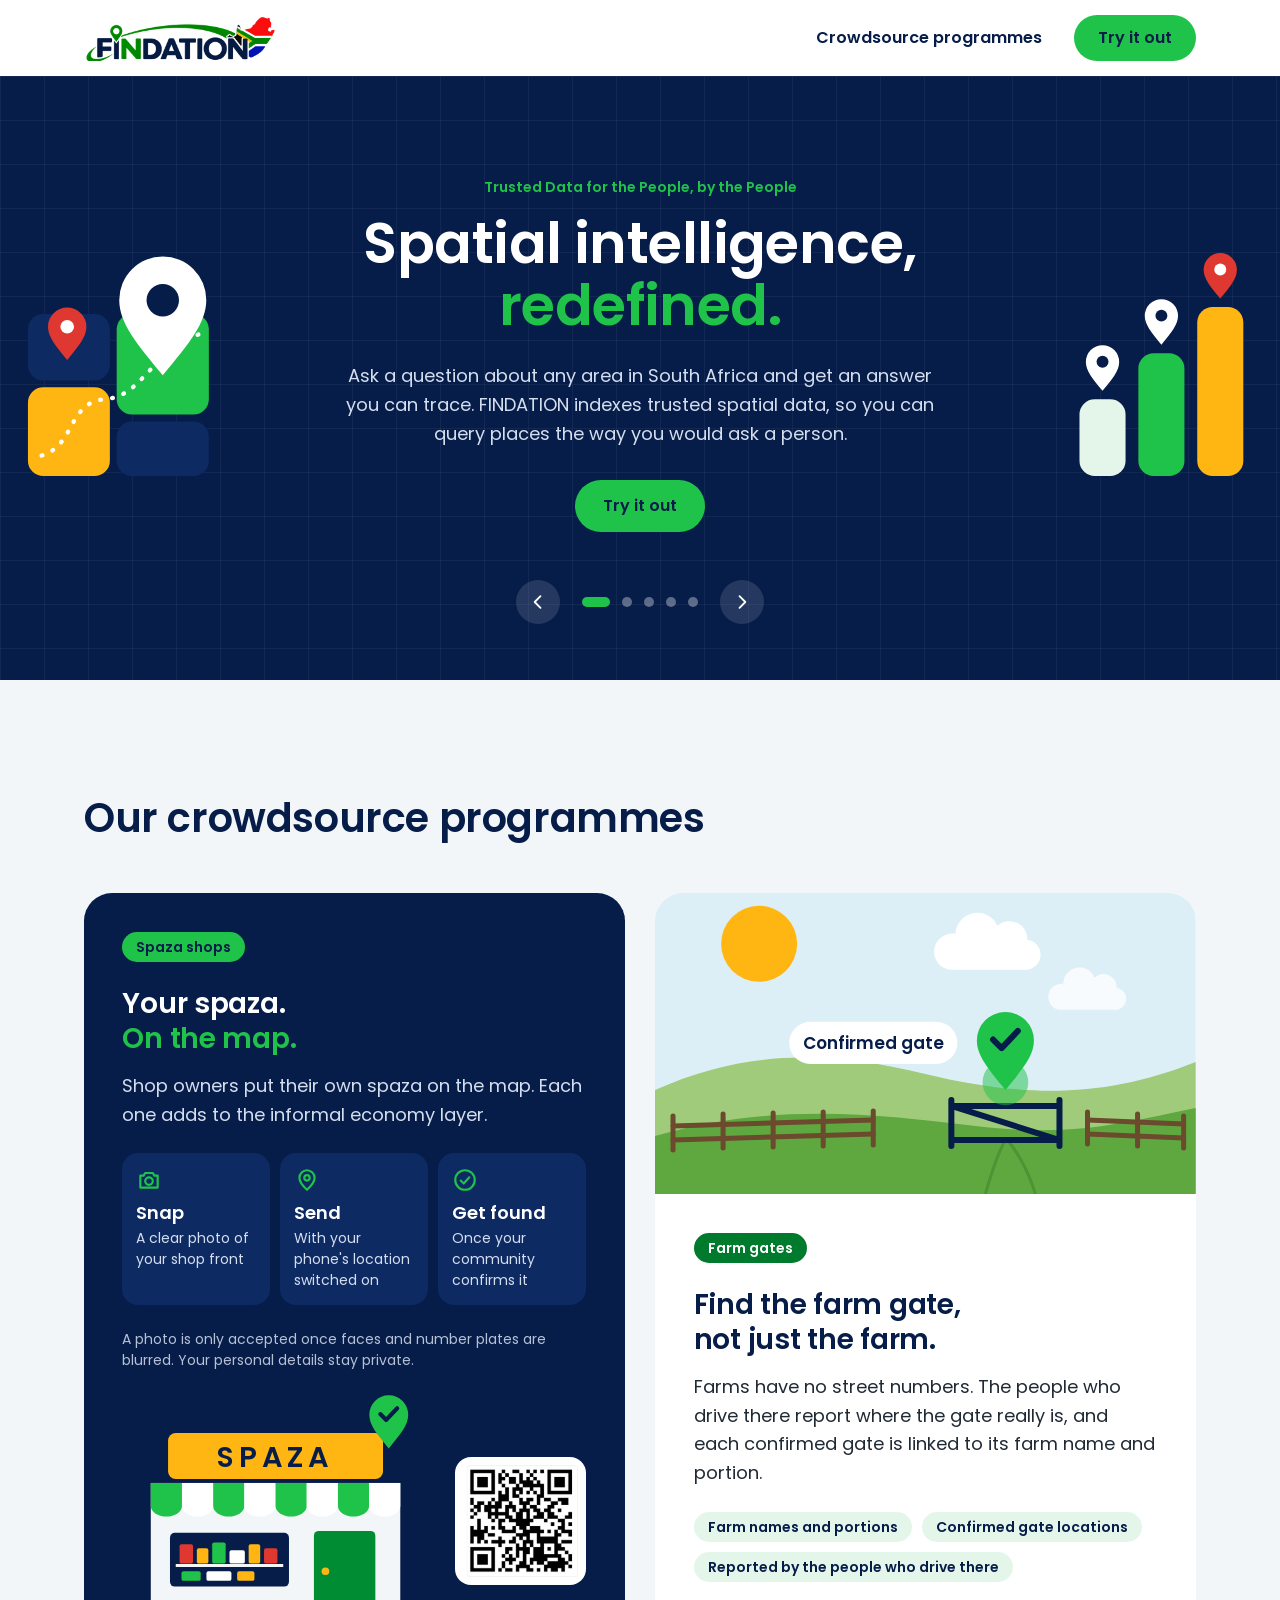
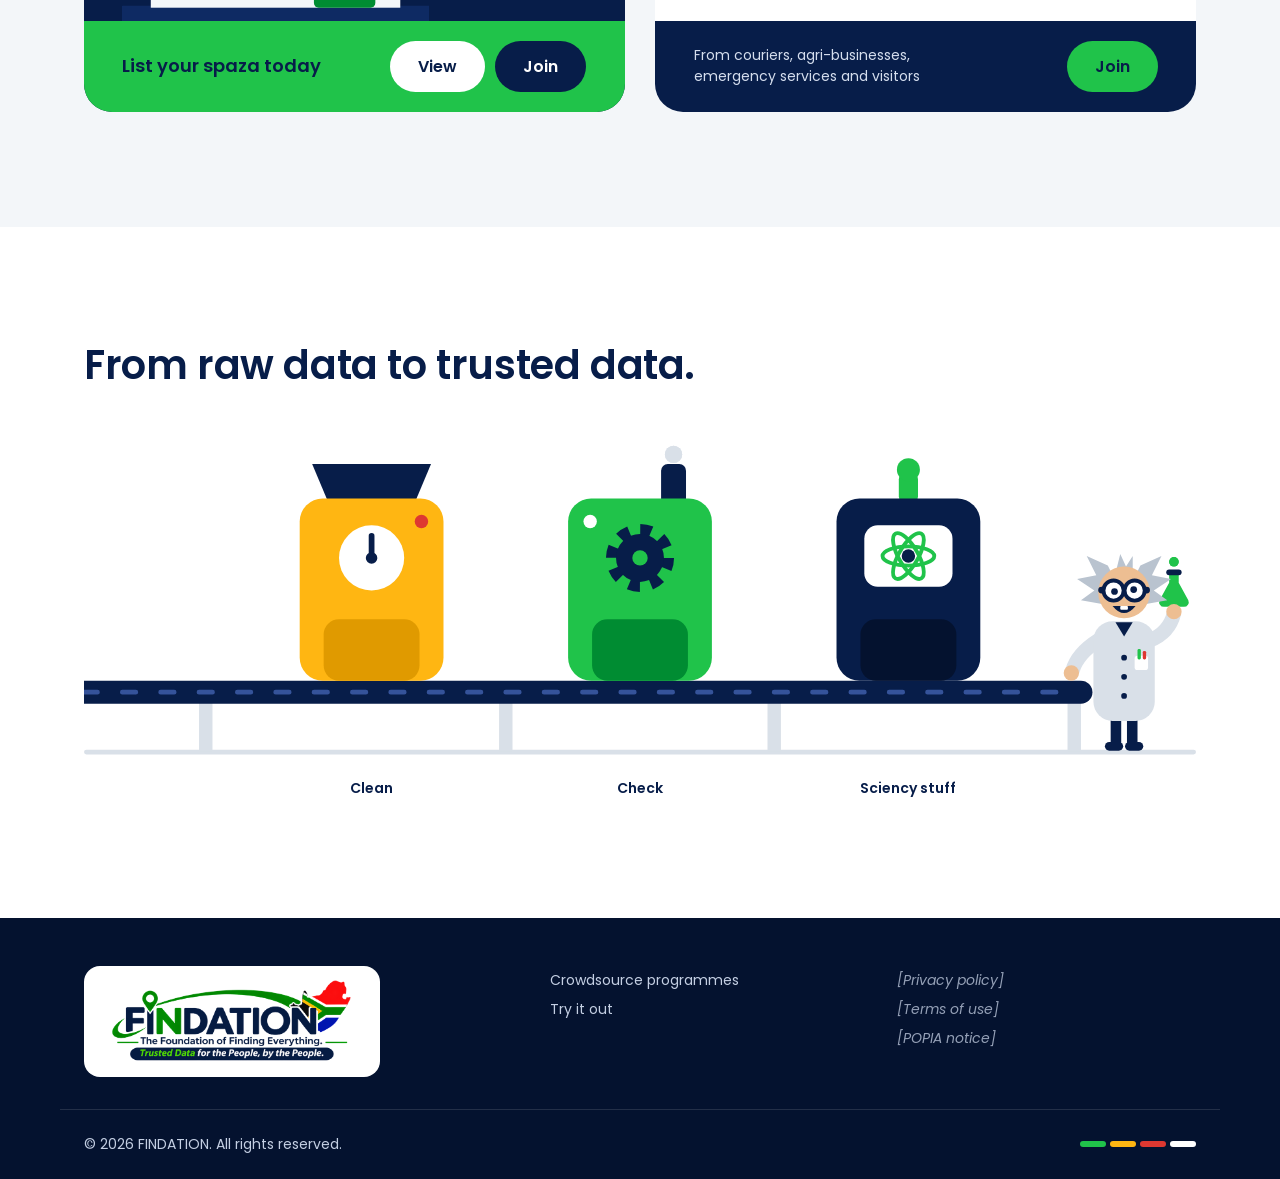
==== index.html @ 4d38de5a "Publish FINDATION website and Ask FINDATION demo app Co-Authored-By: Claude Fable 5.2 <noreply@anthr" ====
<!doctype html>
<html lang="en-ZA">
<head>
  <meta charset="utf-8">
  <meta name="viewport" content="width=device-width, initial-scale=1">
  <title>FINDATION · Spatial intelligence, redefined</title>
  <meta name="description" content="Ask a question about any area in South Africa and get an answer you can trace. FINDATION indexes trusted spatial data so you can query places in plain language.">
  <meta name="theme-color" content="#071D49">
  <link rel="icon" href="assets/favicon.svg" type="image/svg+xml">
  <link rel="preconnect" href="https://fonts.googleapis.com">
  <link rel="preconnect" href="https://fonts.gstatic.com" crossorigin>
  <link rel="stylesheet" href="https://fonts.googleapis.com/css2?family=Poppins:wght@400;600&display=swap">
  <link rel="stylesheet" href="assets/tokens.css">
  <link rel="stylesheet" href="styles.css">
</head>
<body>
  <a class="skip-link" href="#main">Skip to content</a>

  <header class="site-header">
    <div class="container header-inner">
      <a href="#home" class="brand" aria-label="FINDATION home">
        <img src="assets/findation-wordmark-640.png" alt="FINDATION" width="640" height="152">
      </a>
      <button class="nav-toggle" aria-expanded="false" aria-controls="site-nav" aria-label="Menu">
        <span></span><span></span><span></span>
      </button>
      <nav id="site-nav" class="site-nav" aria-label="Main">
        <a href="#programmes">Crowdsource programmes</a>
        <a href="app.html" target="_blank" rel="noopener" class="btn btn-go nav-cta">Try it out</a>
      </nav>
    </div>
  </header>

  <main id="main">

    <!-- Hero: five slides that walk through the pitch in order -->
    <section id="home" class="hero" aria-roledescription="carousel" aria-label="FINDATION in five slides">
      <div class="container">
        <div class="slides" id="slides">

          <div class="slide is-active" role="group" aria-roledescription="slide" aria-label="1 of 5">
            <!-- Map tiles with pins -->
            <svg class="art art-l" viewBox="0 0 240 300" aria-hidden="true">
              <rect x="14" y="96" width="96" height="78" rx="18" fill="#0E2A63"/>
              <rect x="118" y="96" width="108" height="118" rx="18" fill="#20C34A"/>
              <rect x="14" y="182" width="96" height="104" rx="18" fill="#FFB612"/>
              <rect x="118" y="222" width="108" height="64" rx="18" fill="#0E2A63"/>
              <path d="M30 262C70 250 60 200 104 196S150 150 214 120" fill="none" stroke="#fff" stroke-width="5" stroke-linecap="round" stroke-dasharray="1 13"/>
              <g><path transform="translate(60 150) scale(1.5)" d="M0 0c-9-11-15-18-15-26a15 15 0 0130 0c0 8-6 15-15 26z" fill="#DE3831"/><circle cx="60" cy="111" r="8" fill="#fff"/></g>
              <g><path transform="translate(172 168) scale(3.4)" d="M0 0c-9-11-15-18-15-26a15 15 0 0130 0c0 8-6 15-15 26z" fill="#fff"/><circle cx="172" cy="80" r="19" fill="#071D49"/></g>
            </svg>
            <!-- Areas compared -->
            <svg class="art art-r" viewBox="0 0 240 300" aria-hidden="true">
              <rect x="24" y="196" width="54" height="90" rx="18" fill="#E4F6EA"/>
              <rect x="93" y="142" width="54" height="144" rx="18" fill="#20C34A"/>
              <rect x="162" y="88" width="54" height="198" rx="18" fill="#FFB612"/>
              <g><path transform="translate(51 186) scale(1.3)" d="M0 0c-9-11-15-18-15-26a15 15 0 0130 0c0 8-6 15-15 26z" fill="#fff"/><circle cx="51" cy="152" r="7" fill="#071D49"/></g>
              <g><path transform="translate(120 132) scale(1.3)" d="M0 0c-9-11-15-18-15-26a15 15 0 0130 0c0 8-6 15-15 26z" fill="#fff"/><circle cx="120" cy="98" r="7" fill="#071D49"/></g>
              <g><path transform="translate(189 78) scale(1.3)" d="M0 0c-9-11-15-18-15-26a15 15 0 0130 0c0 8-6 15-15 26z" fill="#DE3831"/><circle cx="189" cy="44" r="7" fill="#fff"/></g>
            </svg>
            <p class="kicker">Trusted Data for the People, by the People</p>
            <h1>Spatial intelligence, <span class="accent">redefined.</span></h1>
            <p class="lead">Ask a question about any area in South Africa and get an answer you can trace. FINDATION indexes trusted spatial data, so you can query places the way you would ask a person.</p>
            <a href="app.html" target="_blank" rel="noopener" class="btn btn-go">Try it out</a>
          </div>

          <div class="slide" role="group" aria-roledescription="slide" aria-label="2 of 5">
            <!-- Question bubbles -->
            <svg class="art art-l" viewBox="0 0 240 300" aria-hidden="true">
              <circle cx="206" cy="48" r="16" fill="#FFB612"/>
              <g><rect x="16" y="40" width="190" height="140" rx="34" fill="#fff"/><path d="M52 168l-10 52 56-44z" fill="#fff"/>
                <path d="M88 92a23 23 0 1 1 36 19c-9 6-13 10-13 20" fill="none" stroke="#071D49" stroke-width="13" stroke-linecap="round" stroke-linejoin="round"/><circle cx="111" cy="153" r="8.5" fill="#071D49"/></g>
              <g><rect x="104" y="208" width="122" height="64" rx="32" fill="#20C34A"/><path d="M198 264l14 30-42-24z" fill="#20C34A"/>
                <circle cx="141" cy="240" r="7" fill="#071D49"/><circle cx="165" cy="240" r="7" fill="#071D49"/><circle cx="189" cy="240" r="7" fill="#071D49"/></g>
            </svg>
            <!-- One area or several -->
            <svg class="art art-r" viewBox="0 0 240 300" aria-hidden="true">
              <rect x="20" y="150" width="200" height="130" rx="26" fill="#0E2A63"/>
              <rect x="36" y="166" width="78" height="98" rx="16" fill="#20C34A"/>
              <rect x="126" y="166" width="78" height="44" rx="16" fill="#E4F6EA"/>
              <rect x="126" y="220" width="78" height="44" rx="16" fill="#FFB612"/>
              <g><path transform="translate(180 244) scale(1.2)" d="M0 0c-9-11-15-18-15-26a15 15 0 0130 0c0 8-6 15-15 26z" fill="#071D49"/><circle cx="180" cy="213" r="6" fill="#fff"/></g>
              <g><path transform="translate(165 186) scale(1.6)" d="M0 0c-9-11-15-18-15-26a15 15 0 0130 0c0 8-6 15-15 26z" fill="#DE3831"/><circle cx="165" cy="144" r="8.5" fill="#fff"/></g>
              <g><path transform="translate(75 204) scale(2.6)" d="M0 0c-9-11-15-18-15-26a15 15 0 0130 0c0 8-6 15-15 26z" fill="#fff"/><circle cx="75" cy="136" r="14" fill="#071D49"/></g>
            </svg>
            <p class="kicker">Step 1: Ask</p>
            <h2>Ask it anything <span class="accent">you like.</span></h2>
            <p class="lead">Income, population, house prices. Type your question in plain language, about one area or several.</p>
            <a href="app.html" target="_blank" rel="noopener" class="btn btn-go">Try it out</a>
          </div>

          <div class="slide" role="group" aria-roledescription="slide" aria-label="3 of 5">
            <!-- Magnifier over the data grid -->
            <svg class="art art-l" viewBox="0 0 240 300" aria-hidden="true">
              <g><rect x="20" y="40" width="56" height="56" rx="14" fill="#0E2A63"/><rect x="86" y="40" width="56" height="56" rx="14" fill="#0E2A63"/><rect x="152" y="40" width="56" height="56" rx="14" fill="#FFB612"/>
                <rect x="20" y="106" width="56" height="56" rx="14" fill="#0E2A63"/><rect x="86" y="106" width="56" height="56" rx="14" fill="#20C34A"/><rect x="152" y="106" width="56" height="56" rx="14" fill="#0E2A63"/>
                <rect x="20" y="172" width="56" height="56" rx="14" fill="#E4F6EA"/><rect x="86" y="172" width="56" height="56" rx="14" fill="#0E2A63"/><rect x="152" y="172" width="56" height="56" rx="14" fill="#0E2A63"/></g>
              <g><path d="M180 200l38 62" fill="none" stroke="#FFB612" stroke-width="22" stroke-linecap="round"/>
                <circle cx="132" cy="150" r="62" fill="#fff" fill-opacity=".16" stroke="#fff" stroke-width="14"/></g>
              <g><path transform="translate(132 176) scale(1.7)" d="M0 0c-9-11-15-18-15-26a15 15 0 0130 0c0 8-6 15-15 26z" fill="#DE3831"/><circle cx="132" cy="132" r="9" fill="#fff"/></g>
            </svg>
            <!-- Indexed records -->
            <svg class="art art-r" viewBox="0 0 240 300" aria-hidden="true">
              <g><rect x="20" y="56" width="200" height="54" rx="27" fill="#E4F6EA"/><circle cx="47" cy="83" r="11" fill="#008C32"/><rect x="70" y="76" width="96" height="14" rx="7" fill="#071D49" fill-opacity=".28"/></g>
              <g><rect x="20" y="122" width="200" height="54" rx="27" fill="#20C34A"/><circle cx="47" cy="149" r="11" fill="#071D49"/><rect x="70" y="142" width="124" height="14" rx="7" fill="#071D49" fill-opacity=".32"/></g>
              <g><rect x="20" y="188" width="200" height="54" rx="27" fill="#FFB612"/><circle cx="47" cy="215" r="11" fill="#071D49"/><rect x="70" y="208" width="74" height="14" rx="7" fill="#071D49" fill-opacity=".32"/></g>
            </svg>
            <p class="kicker">Step 2: Look up</p>
            <h2>FINDATION <span class="accent">magic.</span></h2>
            <p class="lead">It works like the AI assistants you already use, but every answer is looked up in indexed spatial data: boundaries, land parcels, valuations and the datasets built on them.</p>
            <a href="app.html" target="_blank" rel="noopener" class="btn btn-go">Try it out</a>
          </div>

          <div class="slide" role="group" aria-roledescription="slide" aria-label="4 of 5">
            <!-- An answer with its source attached -->
            <svg class="art art-l" viewBox="0 0 240 300" aria-hidden="true">
              <g><rect x="16" y="34" width="208" height="150" rx="28" fill="#fff"/>
                <circle cx="62" cy="80" r="24" fill="#20C34A"/><path d="M51 80l8 8 15-16" fill="none" stroke="#071D49" stroke-width="6" stroke-linecap="round" stroke-linejoin="round"/>
                <rect x="98" y="64" width="100" height="14" rx="7" fill="#071D49"/><rect x="98" y="86" width="70" height="14" rx="7" fill="#D9E0E8"/>
                <rect x="40" y="126" width="160" height="14" rx="7" fill="#D9E0E8"/><rect x="40" y="148" width="110" height="14" rx="7" fill="#D9E0E8"/></g>
              <path d="M120 198v26" fill="none" stroke="#fff" stroke-width="5" stroke-linecap="round" stroke-dasharray="1 12"/>
              <g><rect x="50" y="236" width="140" height="48" rx="24" fill="#FFB612"/>
                <path transform="translate(80 274) scale(.75)" d="M0 0c-9-11-15-18-15-26a15 15 0 0130 0c0 8-6 15-15 26z" fill="#071D49"/><circle cx="80" cy="254.500" r="3.500" fill="#FFB612"/>
                <rect x="100" y="253" width="68" height="14" rx="7" fill="#071D49"/></g>
            </svg>
            <!-- The trail back to where it came from -->
            <svg class="art art-r" viewBox="0 0 240 300" aria-hidden="true">
              <path d="M44 258C44 186 122 222 122 152S200 150 196 104" fill="none" stroke="#fff" stroke-width="5" stroke-linecap="round" stroke-dasharray="1 13"/>
              <g><circle cx="44" cy="258" r="22" fill="#FFB612"/><circle cx="44" cy="258" r="8" fill="#071D49"/></g>
              <g><circle cx="122" cy="160" r="22" fill="#E4F6EA"/><circle cx="122" cy="160" r="8" fill="#071D49"/></g>
              <g><path transform="translate(196 104) scale(2.2)" d="M0 0c-9-11-15-18-15-26a15 15 0 0130 0c0 8-6 15-15 26z" fill="#20C34A"/><circle cx="196" cy="46.800" r="12" fill="#071D49"/></g>
            </svg>
            <p class="kicker">Step 3: Answer</p>
            <h2>An answer <span class="accent">you can trace.</span></h2>
            <p class="lead">You get a clear answer for each area, with where it came from.</p>
            <a href="app.html" target="_blank" rel="noopener" class="btn btn-go">Try it out</a>
          </div>

          <div class="slide slide-green" role="group" aria-roledescription="slide" aria-label="5 of 5">
            <!-- Places added and confirmed -->
            <svg class="art art-l" viewBox="0 0 240 300" aria-hidden="true">
              <g><path transform="translate(58 222) scale(2.4)" d="M0 0c-9-11-15-18-15-26a15 15 0 0130 0c0 8-6 15-15 26z" fill="#fff"/><circle cx="58" cy="159.600" r="13" fill="#20C34A"/></g>
              <g><path transform="translate(190 208) scale(2)" d="M0 0c-9-11-15-18-15-26a15 15 0 0130 0c0 8-6 15-15 26z" fill="#FFB612"/><circle cx="190" cy="156" r="11" fill="#071D49"/></g>
              <g><path transform="translate(124 252) scale(4.4)" d="M0 0c-9-11-15-18-15-26a15 15 0 0130 0c0 8-6 15-15 26z" fill="#071D49"/>
                <path transform="translate(124 252) scale(4.4)" d="M-6.500-26.500l4.500 4.500 8.500-9" fill="none" stroke="#20C34A" stroke-width="3.200" stroke-linecap="round" stroke-linejoin="round"/></g>
            </svg>
            <!-- The people behind the map -->
            <svg class="art art-r" viewBox="0 0 240 300" aria-hidden="true">
              <g fill="#fff"><circle cx="62" cy="158" r="22"/><path d="M25 226a37 37 0 0174 0z"/></g>
              <g fill="#FFB612"><circle cx="178" cy="158" r="22"/><path d="M141 226a37 37 0 0174 0z"/></g>
              <g fill="#071D49"><circle cx="120" cy="163" r="32"/><path d="M66 262a54 54 0 01108 0z"/></g>
              <g><path transform="translate(120 116) scale(1.4)" d="M0 0c-9-11-15-18-15-26a15 15 0 0130 0c0 8-6 15-15 26z" fill="#fff"/><circle cx="120" cy="79.600" r="7.500" fill="#071D49"/></g>
            </svg>
            <p class="kicker">By the people</p>
            <h2>Join our crowdsource programmes</h2>
            <p class="lead">Know a place the maps have missed? Add it, confirm the ones near you, and help build the map of South Africa that everyone can use.</p>
            <a href="#programmes" class="btn btn-dark">Join a programme</a>
          </div>

        </div>

        <div class="slider-nav" hidden>
          <button type="button" class="slider-arrow" data-dir="-1" aria-label="Previous slide">
            <svg viewBox="0 0 24 24" aria-hidden="true"><path d="M15 5l-7 7 7 7"/></svg>
          </button>
          <div class="slider-dots"></div>
          <button type="button" class="slider-arrow" data-dir="1" aria-label="Next slide">
            <svg viewBox="0 0 24 24" aria-hidden="true"><path d="M9 5l7 7-7 7"/></svg>
          </button>
        </div>
      </div>
    </section>

    <!-- Our crowdsource programmes: the two posters carried over from version 1 -->
    <section id="programmes" class="section section-grey">
      <div class="container">
        <div class="section-head">
          <h2>Our crowdsource programmes</h2>
        </div>
        <div class="posters">
          <article class="poster poster-spaza">
            <div class="poster-main">
              <p class="tag">Spaza shops</p>
              <h3>Your spaza. <span class="accent">On the map.</span></h3>
              <p class="poster-lead">Shop owners put their own spaza on the map. Each one adds to the informal economy layer.</p>
              <ol class="snap">
                <li>
                  <svg viewBox="0 0 24 24" aria-hidden="true"><path d="M4 8h3l1.500-2.500h7L17 8h3v11H4z"/><circle cx="12" cy="13" r="3.500"/></svg>
                  <strong>Snap</strong><span>A clear photo of your shop front</span>
                </li>
                <li>
                  <svg viewBox="0 0 24 24" aria-hidden="true"><path d="M12 21s7-6.200 7-11a7 7 0 10-14 0c0 4.800 7 11 7 11z"/><circle cx="12" cy="10" r="2.500"/></svg>
                  <strong>Send</strong><span>With your phone's location switched on</span>
                </li>
                <li>
                  <svg viewBox="0 0 24 24" aria-hidden="true"><circle cx="12" cy="12" r="9"/><path d="M8 12.500l2.800 2.800L16 9.500"/></svg>
                  <strong>Get found</strong><span>Once your community confirms it</span>
                </li>
              </ol>
              <p class="poster-fine">A photo is only accepted once faces and number plates are blurred. Your personal details stay private.</p>
            </div>
            <div class="shop-row">
            <svg class="shop" viewBox="0 -30 320 244" aria-hidden="true">
              <rect x="0" y="198" width="320" height="16" fill="#0E2A63"/>
              <rect x="30" y="70" width="260" height="130" fill="#F3F6F9"/>
              <rect x="48" y="18" width="224" height="48" rx="8" fill="#FFB612"/>
              <text x="160" y="53" text-anchor="middle" font-family="Poppins, 'Segoe UI', Arial, sans-serif" font-weight="600" font-size="30" letter-spacing="5" fill="#071D49">SPAZA</text>
              <g>
                <path d="M30 70h32.500v24a16.250 11 0 01-32.500 0z" fill="#20C34A"/><path d="M62.500 70H95v24a16.250 11 0 01-32.500 0z" fill="#FFFFFF"/>
                <path d="M95 70h32.500v24a16.250 11 0 01-32.500 0z" fill="#20C34A"/><path d="M127.500 70H160v24a16.250 11 0 01-32.500 0z" fill="#FFFFFF"/>
                <path d="M160 70h32.500v24a16.250 11 0 01-32.500 0z" fill="#20C34A"/><path d="M192.500 70H225v24a16.250 11 0 01-32.500 0z" fill="#FFFFFF"/>
                <path d="M225 70h32.500v24a16.250 11 0 01-32.500 0z" fill="#20C34A"/><path d="M257.500 70H290v24a16.250 11 0 01-32.500 0z" fill="#FFFFFF"/>
              </g>
              <rect x="50" y="122" width="124" height="56" rx="5" fill="#071D49"/>
              <g>
                <rect x="60" y="134" width="14" height="20" rx="2" fill="#DE3831"/><rect x="78" y="138" width="12" height="16" rx="2" fill="#FFB612"/>
                <rect x="94" y="132" width="14" height="22" rx="2" fill="#20C34A"/><rect x="112" y="140" width="16" height="14" rx="2" fill="#FFFFFF"/>
                <rect x="132" y="134" width="12" height="20" rx="2" fill="#FFB612"/><rect x="148" y="138" width="14" height="16" rx="2" fill="#DE3831"/>
                <path d="M56 156h112" stroke="#F3F6F9" stroke-width="3"/>
                <rect x="62" y="162" width="20" height="10" rx="2" fill="#20C34A"/><rect x="88" y="162" width="26" height="10" rx="2" fill="#FFFFFF"/><rect x="120" y="162" width="18" height="10" rx="2" fill="#FFB612"/>
              </g>
              <rect x="200" y="120" width="64" height="80" rx="5" fill="#008C32"/>
              <circle cx="212" cy="162" r="4" fill="#FFB612"/>
              <g transform="translate(278 34) scale(1.350)">
                <path d="M0 0c-9-11-15-18-15-26a15 15 0 0130 0c0 8-6 15-15 26z" fill="#20C34A"/>
                <path d="M-6.500-26.500l4.500 4.500 8.500-9" fill="none" stroke="#071D49" stroke-width="3.200" stroke-linecap="round" stroke-linejoin="round"/>
              </g>
            </svg>
              <span class="qr"><img src="assets/qr.png" alt="QR code for the spaza shops programme" width="185" height="180"></span>
            </div>
            <div class="poster-foot">
              <strong>List your spaza today</strong>
              <span class="foot-actions">
                <a href="https://antoniepeens-jpg.github.io/gauteng-voting-queues/pindrop.html" target="_blank" rel="noopener" class="btn btn-light">View</a>
                <button type="button" class="btn btn-dark" data-join>Join</button>
              </span>
            </div>
            <!-- Join form: slides in over this poster -->
            <div class="poster-join" role="group" aria-label="Join the spaza shops programme" tabindex="-1">
              <button type="button" class="join-back"><svg viewBox="0 0 24 24" aria-hidden="true"><path d="M15 5l-7 7 7 7"/></svg>Back</button>
              <h3>Join the spaza shops programme</h3>
              <p class="join-intro">Tell us about your shop and we will be in touch.</p>
              <form class="join-form" novalidate>
                <label>Your name <input type="text" name="name" autocomplete="name" required></label>
                <label>Shop name <input type="text" name="shop" required></label>
                <label>Cellphone or WhatsApp number <input type="tel" name="phone" autocomplete="tel" required></label>
                <label>Where is the shop? <input type="text" name="area" placeholder="Area or township" required></label>
                <button type="submit" class="btn btn-dark">Send</button>
                <p class="form-note" role="status" aria-live="polite"></p>
              </form>
            </div>
          </article>

          <article class="poster poster-farm">
            <svg class="farm-scene" viewBox="0 0 540 400" preserveAspectRatio="xMidYMax slice" aria-hidden="true">
              <rect width="540" height="400" fill="#DCEEF6"/>
              <circle cx="104" cy="150" r="38" fill="#FFB612"/>
              <g fill="#FFFFFF">
                <path d="M300 140a22 22 0 0142-8 18 18 0 0130 14 15 15 0 01-4 30h-74a18 18 0 016-36z"/>
                <path d="M408 190a16 16 0 0131-6 13 13 0 0122 10 11 11 0 01-3 22h-54a13 13 0 014-26z" opacity=".8"/>
              </g>
              <path d="M0 296C90 256 170 256 270 280S450 304 540 268V400H0z" fill="#9FCB7A"/>
              <path d="M0 342C120 308 220 320 320 332S470 328 540 314V400H0z" fill="#5FA83F"/>
              <path d="M330 400C338 372 344 356 350 346M380 400C372 374 362 358 352 346" stroke="#4E9334" stroke-width="3" fill="none"/>
              <g stroke="#6B4A2E" stroke-width="5" stroke-linecap="round" fill="none">
                <path d="M18 322v34M68 320v34M118 319v34M168 318v34M218 317v34"/>
                <path d="M18 332l200-6M18 346l200-6"/>
                <path d="M432 318v32M482 320v32M528 322v32"/>
                <path d="M432 326l96 4M432 340l96 4"/>
              </g>
              <g stroke="#071D49" stroke-width="6" stroke-linecap="round" stroke-linejoin="round" fill="none">
                <path d="M296 306v46M404 306v46M296 312h108M296 346h108M296 312l108 34"/>
              </g>
              <g transform="translate(350 296) scale(1.900)">
                <circle class="pulse" r="12" cy="-4" fill="#20C34A"/>
                <path d="M0 0c-9-11-15-18-15-26a15 15 0 0130 0c0 8-6 15-15 26z" fill="#20C34A"/>
                <path d="M-6.500-26.500l4.500 4.500 8.500-9" fill="none" stroke="#071D49" stroke-width="3.200" stroke-linecap="round" stroke-linejoin="round"/>
              </g>
              <g transform="translate(134 228)">
                <rect x="0" y="0" width="168" height="42" rx="21" fill="#FFFFFF"/>
                <text x="84" y="27.500" text-anchor="middle" font-family="Poppins, 'Segoe UI', Arial, sans-serif" font-weight="600" font-size="17" fill="#071D49">Confirmed gate</text>
              </g>
            </svg>
            <div class="poster-main">
              <p class="tag tag-green">Farm gates</p>
              <h3>Find the farm gate, not just the farm.</h3>
              <p class="poster-lead">Farms have no street numbers. The people who drive there report where the gate really is, and each confirmed gate is linked to its farm name and portion.</p>
              <ul class="chips">
                <li>Farm names and portions</li>
                <li>Confirmed gate locations</li>
                <li>Reported by the people who drive there</li>
              </ul>
            </div>
            <div class="poster-foot">
              <span>From couriers, agri-businesses, emergency services and visitors</span>
              <button type="button" class="btn btn-go" data-join>Join</button>
            </div>
            <!-- Join form: slides in over this poster -->
            <div class="poster-join" role="group" aria-label="Join the farm gates programme" tabindex="-1">
              <button type="button" class="join-back"><svg viewBox="0 0 24 24" aria-hidden="true"><path d="M15 5l-7 7 7 7"/></svg>Back</button>
              <h3>Join the farm gates programme</h3>
              <p class="join-intro">Tell us which gates you can report and we will be in touch.</p>
              <form class="join-form" novalidate>
                <label>Your name <input type="text" name="name" autocomplete="name" required></label>
                <label>Company or organisation <input type="text" name="organisation" autocomplete="organization" placeholder="Optional"></label>
                <label>Email or phone <input type="text" name="contact" autocomplete="email" required></label>
                <label>Which farms or area do you know? <input type="text" name="area" placeholder="Farm name, district or town" required></label>
                <button type="submit" class="btn btn-dark">Send</button>
                <p class="form-note" role="status" aria-live="polite"></p>
              </form>
            </div>
          </article>
        </div>
      </div>
    </section>

    <!-- The factory: raw data goes in, is shaped by three machines and comes out as a trusted location -->
    <section id="factory" class="section">
      <div class="container">
        <div class="section-head">
          <h2>From raw data to trusted data.</h2>
        </div>
        <div class="factory">
          <svg class="factory-line" viewBox="0 0 1160 340" role="img" aria-label="Animation: a rough shape travels along a conveyor belt through three machines and comes out as a map pin with a tick.">
            <!-- Floor, supports and belt -->
            <rect x="0" y="322" width="1160" height="5" rx="2.500" fill="#D9E0E8"/>
            <g fill="#D9E0E8"><rect x="120" y="270" width="14" height="54"/><rect x="433" y="270" width="14" height="54"/><rect x="713" y="270" width="14" height="54"/><rect x="1026" y="270" width="14" height="54"/></g>
            <rect x="-20" y="250" width="1072" height="24" rx="12" fill="#071D49"/>
            <path class="f-belt" d="M-40 262H1036" fill="none" stroke="#35539A" stroke-width="5" stroke-linecap="round" stroke-dasharray="14 26"/>

            <!-- Four items on the belt, evenly spaced. Each one changes shape while hidden inside a machine. -->
            <g class="f-item i0" style="--d:0s">
              <path class="s0" d="M-26-2l-4-24 16-22 24-4 18 16 2 24-14 12z" fill="#B9C3CF"/>
              <rect class="s1" x="-24" y="-48" width="48" height="48" rx="11" fill="#FFB612"/>
              <circle class="s2" cx="0" cy="-26" r="26" fill="#20C34A"/>
              <g class="s3"><path transform="scale(1.550)" d="M0 0c-9-11-15-18-15-26a15 15 0 0130 0c0 8-6 15-15 26z" fill="#20C34A"/><path transform="scale(1.550)" d="M-6.500-26.500l4.500 4.500 8.500-9" fill="none" stroke="#071D49" stroke-width="3.200" stroke-linecap="round" stroke-linejoin="round"/></g>
            </g>
            <g class="f-item i1" style="--d:-3s">
              <path class="s0" d="M-26-2l-4-24 16-22 24-4 18 16 2 24-14 12z" fill="#B9C3CF"/>
              <rect class="s1" x="-24" y="-48" width="48" height="48" rx="11" fill="#FFB612"/>
              <circle class="s2" cx="0" cy="-26" r="26" fill="#20C34A"/>
              <g class="s3"><path transform="scale(1.550)" d="M0 0c-9-11-15-18-15-26a15 15 0 0130 0c0 8-6 15-15 26z" fill="#20C34A"/><path transform="scale(1.550)" d="M-6.500-26.500l4.500 4.500 8.500-9" fill="none" stroke="#071D49" stroke-width="3.200" stroke-linecap="round" stroke-linejoin="round"/></g>
            </g>
            <g class="f-item i2" style="--d:-6s">
              <path class="s0" d="M-26-2l-4-24 16-22 24-4 18 16 2 24-14 12z" fill="#B9C3CF"/>
              <rect class="s1" x="-24" y="-48" width="48" height="48" rx="11" fill="#FFB612"/>
              <circle class="s2" cx="0" cy="-26" r="26" fill="#20C34A"/>
              <g class="s3"><path transform="scale(1.550)" d="M0 0c-9-11-15-18-15-26a15 15 0 0130 0c0 8-6 15-15 26z" fill="#20C34A"/><path transform="scale(1.550)" d="M-6.500-26.500l4.500 4.500 8.500-9" fill="none" stroke="#071D49" stroke-width="3.200" stroke-linecap="round" stroke-linejoin="round"/></g>
            </g>
            <g class="f-item i3" style="--d:-9s">
              <path class="s0" d="M-26-2l-4-24 16-22 24-4 18 16 2 24-14 12z" fill="#B9C3CF"/>
              <rect class="s1" x="-24" y="-48" width="48" height="48" rx="11" fill="#FFB612"/>
              <circle class="s2" cx="0" cy="-26" r="26" fill="#20C34A"/>
              <g class="s3"><path transform="scale(1.550)" d="M0 0c-9-11-15-18-15-26a15 15 0 0130 0c0 8-6 15-15 26z" fill="#20C34A"/><path transform="scale(1.550)" d="M-6.500-26.500l4.500 4.500 8.500-9" fill="none" stroke="#071D49" stroke-width="3.200" stroke-linecap="round" stroke-linejoin="round"/></g>
            </g>

            <!-- Machine 1: clean -->
            <g transform="translate(300 0)">
              <path d="M-46 62l-16-38h124l-16 38z" fill="#071D49"/>
              <rect x="-75" y="60" width="150" height="190" rx="24" fill="#FFB612"/>
              <rect x="-50" y="186" width="100" height="64" rx="16" fill="#E09A00"/>
              <circle cx="0" cy="122" r="34" fill="#FFFFFF"/>
              <rect class="f-needle" x="-3" y="96" width="6" height="26" rx="3" fill="#071D49"/>
              <circle cx="0" cy="122" r="6" fill="#071D49"/>
              <circle class="f-light" style="--l:-2.625s" cx="52" cy="84" r="7" fill="#DE3831"/>
            </g>

            <!-- Machine 2: check -->
            <g transform="translate(580 0)">
              <rect x="22" y="24" width="26" height="44" rx="7" fill="#071D49"/>
              <circle class="f-puff" cx="35" cy="14" r="9" fill="#D9E0E8"/>
              <circle class="f-puff" style="--p:-1.200s" cx="35" cy="14" r="9" fill="#D9E0E8"/>
              <rect x="-75" y="60" width="150" height="190" rx="24" fill="#20C34A"/>
              <rect x="-50" y="186" width="100" height="64" rx="16" fill="#008C32"/>
              <g class="f-gear">
                <circle cx="0" cy="122" r="29" fill="none" stroke="#071D49" stroke-width="13" stroke-dasharray="11.390 11.390"/>
                <circle cx="0" cy="122" r="25" fill="#071D49"/>
                <circle cx="0" cy="122" r="8" fill="#20C34A"/>
              </g>
              <circle class="f-light" style="--l:0s" cx="-52" cy="84" r="7" fill="#FFFFFF"/>
            </g>

            <!-- Machine 3: sciency stuff -->
            <g transform="translate(860 0)">
              <rect x="-10" y="34" width="20" height="30" rx="6" fill="#20C34A"/>
              <circle class="f-light" style="--l:-0.375s" cx="0" cy="30" r="12" fill="#20C34A"/>
              <rect x="-75" y="60" width="150" height="190" rx="24" fill="#071D49"/>
              <rect x="-50" y="186" width="100" height="64" rx="16" fill="#04122F"/>
              <rect x="-46" y="88" width="92" height="64" rx="14" fill="#FFFFFF"/>
              <g class="f-gear" fill="none" stroke="#20C34A" stroke-width="4">
                <ellipse cx="0" cy="120" rx="27" ry="10"/>
                <ellipse cx="0" cy="120" rx="27" ry="10" transform="rotate(60 0 120)"/>
                <ellipse cx="0" cy="120" rx="27" ry="10" transform="rotate(120 0 120)"/>
              </g>
              <circle class="f-tick" cx="0" cy="120" r="7" fill="#071D49"/>
            </g>

            <!-- The mad professor at the end of the belt, collecting each finished pin -->
            <g class="f-prof">
              <rect x="1071" y="282" width="11" height="36" rx="4" fill="#071D49"/><rect x="1088" y="282" width="11" height="36" rx="4" fill="#071D49"/>
              <rect x="1065" y="314" width="19" height="9" rx="4.500" fill="#071D49"/><rect x="1086" y="314" width="19" height="9" rx="4.500" fill="#071D49"/>
              <path d="M1058 208Q1036 222 1031 240" fill="none" stroke="#D9E0E8" stroke-width="15" stroke-linecap="round"/>
              <circle cx="1030" cy="242" r="8" fill="#EDBE92"/>
              <g class="f-arm">
                <circle class="f-puff" cx="1137" cy="126" r="5" fill="#20C34A"/>
                <circle class="f-puff" style="--p:-1.200s" cx="1137" cy="126" r="5" fill="#20C34A"/>
                <path d="M1132 138h10v10l10 18a5 5 0 01-4.500 7h-21a5 5 0 01-4.500-7l10-18z" fill="#20C34A"/>
                <rect x="1129" y="134" width="16" height="6" rx="3" fill="#071D49"/>
                <path d="M1112 208Q1132 200 1137 180" fill="none" stroke="#D9E0E8" stroke-width="15" stroke-linecap="round"/>
                <circle cx="1137" cy="178" r="8" fill="#EDBE92"/>
              </g>
              <rect x="1053" y="188" width="64" height="104" rx="20" fill="#D9E0E8"/>
              <path d="M1076 189l9 15 9-15z" fill="#071D49"/>
              <circle cx="1085" cy="226" r="3" fill="#071D49"/><circle cx="1085" cy="246" r="3" fill="#071D49"/><circle cx="1085" cy="266" r="3" fill="#071D49"/>
              <rect x="1096" y="224" width="14" height="15" rx="3" fill="#FFFFFF"/><rect x="1099" y="217" width="3.500" height="11" rx="1.500" fill="#20C34A"/><rect x="1104.500" y="219" width="3.500" height="9" rx="1.500" fill="#DE3831"/>
              <g fill="#B9C3CF">
                <path d="M1062 170l-22-4 14-10-18-12 20-4-10-20 22 10 4 8z"/>
                <path d="M1108 170l22-4-14-10 18-12-20-4 10-20-22 10-4 8z"/>
                <path d="M1077 134l4-16 6 13 7-11v14z"/>
              </g>
              <circle cx="1085" cy="158" r="27" fill="#EDBE92"/>
              <rect x="1058" y="152" width="54" height="7" rx="3.500" fill="#071D49"/>
              <circle cx="1074" cy="156" r="10.500" fill="#FFFFFF" stroke="#071D49" stroke-width="4"/><circle cx="1096" cy="156" r="10.500" fill="#FFFFFF" stroke="#071D49" stroke-width="4"/>
              <circle class="f-eye" cx="1075" cy="157" r="3.500" fill="#071D49"/><circle class="f-eye" cx="1095" cy="155" r="3.500" fill="#071D49"/>
              <path d="M1073 172q12 15 24 0z" fill="#071D49"/><rect x="1081" y="172" width="8" height="4" rx="1" fill="#FFFFFF"/>
            </g>
          </svg>
          <ol class="factory-steps">
            <li style="--x:25.860%">Clean</li>
            <li style="--x:50%">Check</li>
            <li style="--x:74.140%">Sciency stuff</li>
          </ol>
        </div>
      </div>
    </section>
  </main>

  <footer class="site-footer">
    <div class="container footer-grid">
      <span class="logo-plate"><img src="assets/findation-logo-800.png" alt="FINDATION. The Foundation of Finding Everything. Trusted Data for the People, by the People." width="800" height="267" loading="lazy"></span>
      <nav aria-label="Footer">
        <a href="#programmes">Crowdsource programmes</a><a href="app.html" target="_blank" rel="noopener">Try it out</a>
      </nav>
      <div>
        <span class="placeholder">[Privacy policy]</span>
        <span class="placeholder">[Terms of use]</span>
        <span class="placeholder">[POPIA notice]</span>
      </div>
    </div>
    <div class="container footer-base">
      <span>&copy; <span id="year">2026</span> FINDATION. All rights reserved.</span>
      <span class="flag-bar" aria-hidden="true"><i></i><i></i><i></i><i></i></span>
    </div>
  </footer>

  <script src="main.js" defer></script>
</body>
</html>
---- assets/tokens.css ----
/* FINDATION design tokens — single source of truth for colour, type, spacing.
   Copied to website/assets/tokens.css; edit here and re-copy. */
@import url("https://fonts.googleapis.com/css2?family=Inter:wght@400;500;600&family=Montserrat:wght@600;700;800&display=swap");

:root {
  /* Brand palette */
  --navy: #071D49;          /* primary */
  --navy-700: #0E2A63;      /* raised surfaces on navy */
  --green: #008C32;         /* secondary — South African green */
  --green-700: #007A2C;     /* green for text/buttons on white (AA contrast) */
  --green-bright: #20C34A;  /* highlights, accents on navy */
  --white: #FFFFFF;
  --grey-100: #F3F6F9;      /* secondary backgrounds */
  --grey-300: #D9E0E8;      /* borders */
  --grey-600: #5B6776;      /* muted text */
  --charcoal: #202A35;      /* body text */
  --gold: #FFB612;          /* sparing accent */
  --red: #DE3831;           /* sparing accent */

  /* Typography */
  --font-heading: "Montserrat", "Poppins", "Segoe UI", Arial, sans-serif;
  --font-body: "Inter", "Open Sans", "Segoe UI", Arial, sans-serif;
  --text-xs: 0.8125rem;
  --text-sm: 0.9375rem;
  --text-base: 1rem;
  --text-lg: 1.125rem;
  --text-xl: 1.375rem;
  --text-2xl: 1.75rem;
  --text-3xl: 2.25rem;
  --text-4xl: clamp(2.5rem, 5vw, 3.75rem);

  /* Spacing (4px base) */
  --space-1: 4px;  --space-2: 8px;  --space-3: 12px; --space-4: 16px;
  --space-5: 24px; --space-6: 32px; --space-7: 48px; --space-8: 64px; --space-9: 96px;

  /* Shape and depth */
  --radius-sm: 8px;
  --radius: 14px;
  --radius-lg: 22px;
  --radius-pill: 999px;
  --shadow-sm: 0 1px 2px rgba(7, 29, 73, 0.06), 0 2px 8px rgba(7, 29, 73, 0.05);
  --shadow: 0 8px 28px rgba(7, 29, 73, 0.10);

  --container: 1160px;
}

*, *::before, *::after { box-sizing: border-box; }

body {
  margin: 0;
  font-family: var(--font-body);
  font-size: var(--text-base);
  line-height: 1.6;
  color: var(--charcoal);
  background: var(--white);
  -webkit-font-smoothing: antialiased;
}

h1, h2, h3, h4 {
  font-family: var(--font-heading);
  color: var(--navy);
  line-height: 1.15;
  margin: 0 0 var(--space-4);
  letter-spacing: -0.01em;
}
h1 { font-size: var(--text-4xl); font-weight: 800; }
h2 { font-size: var(--text-3xl); font-weight: 700; }
h3 { font-size: var(--text-xl); font-weight: 700; }
p  { margin: 0 0 var(--space-4); }
a  { color: var(--green-700); }
img, svg { max-width: 100%; }

.container { width: 100%; max-width: var(--container); margin: 0 auto; padding: 0 var(--space-5); }

.eyebrow {
  font-family: var(--font-heading);
  font-size: var(--text-xs);
  font-weight: 700;
  letter-spacing: 0.14em;
  text-transform: uppercase;
  color: var(--green-700);
  margin-bottom: var(--space-3);
}

/* Buttons */
.btn {
  display: inline-flex; align-items: center; justify-content: center; gap: var(--space-2);
  font-family: var(--font-heading); font-weight: 600; font-size: var(--text-sm);
  padding: 13px 26px; border-radius: var(--radius-pill); border: 2px solid transparent;
  text-decoration: none; cursor: pointer; transition: background .2s, color .2s, border-color .2s, transform .2s;
}
.btn:hover { transform: translateY(-1px); }
.btn:focus-visible, a:focus-visible, input:focus-visible, textarea:focus-visible {
  outline: 3px solid var(--green-bright); outline-offset: 2px;
}
.btn-primary { background: var(--green-700); color: var(--white); }
.btn-primary:hover { background: var(--navy); }
.btn-secondary { background: transparent; color: var(--navy); border-color: var(--navy); }
.btn-secondary:hover { background: var(--navy); color: var(--white); }
.btn-on-navy { background: var(--green-bright); color: var(--navy); }
.btn-on-navy:hover { background: var(--white); }

/* Cards */
.card {
  background: var(--white); border: 1px solid var(--grey-300); border-radius: var(--radius);
  padding: var(--space-6); box-shadow: var(--shadow-sm); transition: box-shadow .25s, transform .25s, border-color .25s;
}
.card:hover { box-shadow: var(--shadow); transform: translateY(-3px); border-color: var(--green); }
.icon-tile {
  width: 52px; height: 52px; border-radius: var(--radius-sm); display: grid; place-items: center;
  background: rgba(0, 140, 50, 0.10); color: var(--green-700); margin-bottom: var(--space-4);
}
.icon-tile svg { width: 26px; height: 26px; fill: none; stroke: currentColor; stroke-width: 1.8; stroke-linecap: round; stroke-linejoin: round; }

/* Logo on dark surfaces: the official logo always sits on a white plate */
.logo-plate { display: inline-block; background: var(--white); border-radius: var(--radius-sm); padding: 10px 16px; line-height: 0; }

@media (prefers-reduced-motion: reduce) {
  *, *::before, *::after { animation: none !important; transition: none !important; }
}
---- styles.css ----
/* FINDATION website, version 2. Colour and spacing tokens live in assets/tokens.css (copied from brand/tokens.css). */

:root {
  --mint: #E4F6EA;
  --navy-deep: #04122F;
  --on-navy: #D5DEEE;
  --ease: cubic-bezier(.22, 1, .36, 1);
  --r-poster: 28px;

  /* TYPE SYSTEM (unchanged from version 1)
     One family (Poppins). Two weights (400 regular, 600 semibold). Seven roles.
     Every font size, weight and family on the site is set in the TYPE block below and nowhere else. */
  --font: "Poppins", "Segoe UI", Arial, sans-serif;
  --font-heading: var(--font);
  --font-body: var(--font);
  --fs-display: clamp(2.25rem, 4.6vw, 3.5rem);   /* 36 to 56px: hero slide headlines only */
  --fs-title: clamp(1.75rem, 3.4vw, 2.5rem);     /* 28 to 40px: one per section */
  --fs-heading: clamp(1.375rem, 2.2vw, 1.75rem); /* 22 to 28px: blocks inside a section */
  --fs-subhead: 1.125rem;                        /* 18px semibold: items inside a block */
  --fs-lead: 1.125rem;                           /* 18px regular: intro paragraphs */
  --fs-body: 1rem;                               /* 16px */
  --fs-small: 0.875rem;                          /* 14px: notes; semibold for labels */
}

/* ---------- TYPE ---------- */
body, button, input, select, textarea { font-family: var(--font); }
body { font-size: var(--fs-body); font-weight: 400; line-height: 1.6; letter-spacing: 0; font-synthesis: none; }
h1, h2, h3, h4, strong, b { font-weight: 600; }
h1, h2, h3, h4 { font-family: var(--font); letter-spacing: -0.01em; text-wrap: balance; }

/* Title */
h2 { font-size: var(--fs-title); line-height: 1.18; }

/* Display: the headline of each hero slide */
.hero h1, .hero h2 { font-size: var(--fs-display); line-height: 1.12; }

/* Heading */
h3 { font-family: var(--font); font-size: var(--fs-heading); font-weight: 600; line-height: 1.25; letter-spacing: -0.01em; }

/* Subhead */
.snap strong, .poster-foot strong { font-family: var(--font); font-size: var(--fs-subhead); font-weight: 600; line-height: 1.35; letter-spacing: 0; }

/* Lead */
.lead, .section-lead, .poster-lead { font-size: var(--fs-lead); font-weight: 400; line-height: 1.6; }

/* Body (16px regular) is the default. Buttons and navigation use it at semibold; form fields at regular. */
.btn, .site-nav a { font-family: var(--font); font-size: var(--fs-body); font-weight: 600; line-height: 1.2; letter-spacing: 0; }
.contact-form input, .contact-form textarea, .contact-form select, .join-form input { font-size: var(--fs-body); font-weight: 400; line-height: 1.5; }

/* Small */
.poster-fine, .snap li, .poster-foot span, .join-intro, .form-note, .site-footer { font-size: var(--fs-small); font-weight: 400; line-height: 1.5; }

/* Label: small and semibold, sentence case */
.kicker, .factory-steps li, .tag, .chips li, .contact-form label, .join-form label, .join-back {
  font-family: var(--font); font-size: var(--fs-small); font-weight: 600; line-height: 1.3; letter-spacing: 0; text-transform: none;
}
/* ---------- END TYPE ---------- */

html { scroll-behavior: smooth; scroll-padding-top: 76px; }
body { overflow-x: hidden; }
[hidden] { display: none !important; }
.skip-link { position: absolute; left: -999px; top: 8px; background: var(--navy); color: var(--white); padding: 8px 14px; border-radius: var(--radius-sm); z-index: 100; }
.skip-link:focus { left: 8px; }
h2 { margin-bottom: var(--space-5); }
.accent { color: var(--green-bright); }

/* Buttons: flat pills, colour change on hover */
.btn { padding: 14px 26px; transition: background .15s, color .15s; }
.btn:hover { transform: none; }
.btn-go { background: var(--green-bright); color: var(--navy); }
.btn-go:hover { background: var(--gold); }
.btn-dark { background: var(--navy); color: var(--white); }
.btn-dark:hover { background: var(--white); color: var(--navy); }
.btn-light { background: var(--white); color: var(--navy); }
.btn-light:hover { background: var(--navy); color: var(--white); }
.foot-actions { display: flex; flex-wrap: wrap; gap: 10px; }
.hero .btn-go:hover { background: var(--white); }

/* Header */
.site-header { position: sticky; top: 0; z-index: 50; background: var(--white); }
.header-inner { display: flex; align-items: center; justify-content: space-between; min-height: 76px; gap: var(--space-5); }
.brand { line-height: 0; flex-shrink: 0; }
.brand img { height: 46px; width: auto; }
.site-nav { display: flex; align-items: center; gap: var(--space-6); }
.site-nav a:not(.btn) { color: var(--navy); text-decoration: none; padding: 6px 0; white-space: nowrap; background: linear-gradient(var(--green-bright), var(--green-bright)) 0 100% / 0 3px no-repeat; transition: background-size .25s var(--ease); }
.site-nav a:not(.btn):hover { background-size: 100% 3px; }
.nav-cta { padding: 11px 22px; }
.nav-toggle { display: none; background: var(--green-bright); border: 0; border-radius: 12px; padding: 7px 9px; cursor: pointer; }
.nav-toggle span { display: block; width: 22px; height: 3px; background: var(--navy); margin: 4px 0; border-radius: 2px; }

/* Hero: a centred slider on navy. The last slide turns the hero bright green. */
.hero {
  position: relative; overflow: hidden; color: var(--on-navy); text-align: center;
  padding: clamp(56px, 8vw, 104px) 0 clamp(36px, 5vw, 56px);
  background-color: var(--navy);
  background-image:
    linear-gradient(rgba(255, 255, 255, .045) 1px, transparent 1px),
    linear-gradient(90deg, rgba(255, 255, 255, .045) 1px, transparent 1px);
  background-size: 44px 44px;
  transition: background-color .45s var(--ease);
}
.hero.is-green { background-color: var(--green-bright); }

/* Slides share one grid cell, so the hero keeps the height of the tallest slide and nothing jumps. */
.slides { display: grid; max-width: 44rem; margin: 0 auto; }
.slide { grid-area: 1 / 1; display: flex; flex-direction: column; align-items: center; opacity: 0; visibility: hidden; transition: opacity .45s var(--ease), visibility 0s linear .45s; }
.slide.is-active { opacity: 1; visibility: visible; transition-delay: 0s; }
.kicker { margin: 0 0 var(--space-4); color: var(--green-bright); }
.hero h1, .hero h2 { color: var(--white); margin-bottom: var(--space-5); }
.hero .accent { display: block; }
.slide .lead { max-width: 38rem; margin: 0 0 var(--space-6); }
.slide .btn { margin-top: auto; }
.slide-green, .slide-green .kicker, .slide-green h2 { color: var(--navy); }

/* Slide graphics: flat brand shapes either side of the text. Each piece pops in when its slide shows. */
.art { position: absolute; top: 47%; translate: 0 -50%; width: clamp(170px, 16vw, 260px); height: auto; overflow: visible; pointer-events: none; }
.art-l { left: max(16px, calc(50% - 640px)); }
.art-r { right: max(16px, calc(50% - 640px)); }
.art > * { transform-box: fill-box; transform-origin: 50% 100%; }
.slide.is-active .art > * { animation: art-in .7s var(--ease) backwards; }
.slide.is-active .art > :nth-child(2) { animation-delay: .07s; }
.slide.is-active .art > :nth-child(3) { animation-delay: .14s; }
.slide.is-active .art > :nth-child(4) { animation-delay: .21s; }
.slide.is-active .art > :nth-child(5) { animation-delay: .28s; }
.slide.is-active .art > :nth-child(n+6) { animation-delay: .35s; }
@keyframes art-in { from { opacity: 0; scale: .6; translate: 0 16px; } }

/* Slider controls: arrows either side of the progress dots */
.slider-nav { display: flex; align-items: center; justify-content: center; gap: var(--space-4); margin-top: clamp(32px, 4vw, 48px); }
.slider-arrow { width: 44px; height: 44px; display: grid; place-items: center; padding: 0; border: 0; border-radius: 50%; background: rgba(255, 255, 255, .12); color: var(--white); cursor: pointer; transition: background .15s, color .15s; }
.slider-arrow:hover { background: var(--green-bright); color: var(--navy); }
.slider-arrow svg { width: 20px; height: 20px; fill: none; stroke: currentColor; stroke-width: 2.2; stroke-linecap: round; stroke-linejoin: round; }
.slider-dots { display: flex; align-items: center; }
.slider-dot { width: 22px; height: 28px; display: grid; place-items: center; padding: 0; border: 0; background: none; cursor: pointer; transition: width .25s var(--ease); }
.slider-dot::before { content: ""; width: 10px; height: 10px; border-radius: var(--radius-pill); background: rgba(255, 255, 255, .35); transition: width .25s var(--ease), background .15s; }
.slider-dot.is-active { width: 40px; }
.slider-dot.is-active::before { width: 28px; background: var(--green-bright); }
.slider-arrow:focus-visible, .slider-dot:focus-visible { outline: 3px solid var(--white); outline-offset: 2px; }
.hero.is-green .slider-arrow { background: rgba(7, 29, 73, .12); color: var(--navy); }
.hero.is-green .slider-arrow:hover { background: var(--navy); color: var(--white); }
.hero.is-green .slider-dot::before { background: rgba(7, 29, 73, .3); }
.hero.is-green .slider-dot.is-active::before { background: var(--navy); }
.hero.is-green .slider-arrow:focus-visible, .hero.is-green .slider-dot:focus-visible { outline-color: var(--navy); }

/* Sections */
.section { padding: clamp(72px, 9vw, 120px) 0; }
.section-grey { background: var(--grey-100); }
.section-navy { background: var(--navy); color: var(--on-navy); }
.section-navy h2 { color: var(--white); }
.section-head { max-width: 46rem; margin-bottom: clamp(32px, 4vw, 56px); }
.section-head h2 { margin-bottom: 0; }
.section-lead { max-width: 40rem; color: var(--grey-600); margin: 0; }
.section-navy .section-lead { color: var(--on-navy); }

/* Crowdsource programme posters (carried over from version 1) */
.posters { display: grid; grid-template-columns: repeat(2, minmax(0, 1fr)); gap: clamp(20px, 2.4vw, 32px); }
.poster { display: flex; flex-direction: column; border-radius: var(--r-poster); overflow: hidden; }
.poster-main { padding: clamp(24px, 3vw, 40px); flex: 1; }
.poster h3 { margin-bottom: var(--space-4); }
.poster-lead { max-width: 32rem; }
.poster-fine { margin: var(--space-5) 0 0; opacity: .85; }
.tag { display: inline-block; padding: 6px 14px; border-radius: var(--radius-pill); background: var(--green-bright); color: var(--navy); margin-bottom: var(--space-5); }
.tag-green { background: var(--green-700); color: var(--white); }
.poster-foot { display: flex; align-items: center; justify-content: space-between; flex-wrap: wrap; gap: var(--space-4); padding: 20px clamp(24px, 3vw, 40px); }
.poster-foot span { max-width: 18rem; }

.poster-spaza { background: var(--navy); color: var(--on-navy); }
.poster-spaza h3 { color: var(--white); }
.poster-spaza h3 .accent { display: block; }
.snap { list-style: none; margin: var(--space-5) 0 0; padding: 0; display: grid; grid-template-columns: repeat(3, minmax(0, 1fr)); gap: 10px; }
.snap li { background: var(--navy-700); border-radius: 16px; padding: 14px; }
.snap svg { width: 26px; height: 26px; fill: none; stroke: var(--green-bright); stroke-width: 2; stroke-linecap: round; stroke-linejoin: round; display: block; margin-bottom: 8px; }
.snap strong { display: block; color: var(--white); margin-bottom: 2px; }
.shop-row { display: flex; align-items: flex-end; justify-content: center; gap: clamp(16px, 2vw, 28px); padding: 0 clamp(24px, 3vw, 40px); margin-top: var(--space-4); }
.shop { display: block; flex: 1 1 0; min-width: 0; max-width: 340px; }
.qr { flex: none; background: var(--white); border-radius: 16px; padding: 8px; line-height: 0; margin-bottom: clamp(20px, 3vw, 36px); }
.qr img { display: block; width: clamp(96px, 9vw, 116px); height: auto; }
.poster-spaza .poster-main { padding-bottom: 0; }
.poster-spaza .poster-foot { background: var(--green-bright); color: var(--navy); }

.poster-farm { background: var(--white); }
.farm-scene { display: block; width: 100%; flex: 1 1 240px; min-height: 240px; }
.poster-farm .poster-main { flex: 0 0 auto; }
.chips { list-style: none; padding: 0; margin: var(--space-5) 0 0; display: flex; flex-wrap: wrap; gap: 10px; }
.chips li { color: var(--navy); background: var(--mint); border-radius: var(--radius-pill); padding: 6px 14px; }
.poster-farm .poster-foot { background: var(--navy); color: var(--on-navy); }
.poster-farm .btn-go:hover { background: var(--white); }

/* Join form: slides in from the right over its poster and fills the same space */
.poster { position: relative; }
.poster-join { position: absolute; inset: -1px; z-index: 2; display: flex; flex-direction: column; align-items: flex-start; padding: clamp(24px, 3vw, 40px); background: var(--mint); color: var(--charcoal); overflow-y: auto; translate: 100% 0; visibility: hidden; transition: translate .5s var(--ease), visibility 0s linear .5s; }
.poster.is-joining .poster-join { translate: 0 0; visibility: visible; transition-delay: 0s; }
.poster-join:focus { outline: none; }
.join-back { display: inline-flex; align-items: center; gap: 4px; margin-bottom: var(--space-5); padding: 8px 16px 8px 10px; border: 0; border-radius: var(--radius-pill); background: var(--white); color: var(--navy); cursor: pointer; transition: background .15s, color .15s; }
.join-back:hover { background: var(--navy); color: var(--white); }
.join-back:focus-visible { outline: 3px solid var(--navy); outline-offset: 2px; }
.join-back svg { width: 18px; height: 18px; fill: none; stroke: currentColor; stroke-width: 2.2; stroke-linecap: round; stroke-linejoin: round; }
.poster-join h3 { color: var(--navy); margin-bottom: var(--space-2); }
.join-intro { margin: 0 0 var(--space-5); }
.join-form { display: grid; gap: var(--space-4); width: 100%; max-width: 30rem; }
.join-form label { display: grid; gap: 6px; color: var(--navy); }
.join-form input { color: var(--charcoal); padding: 13px 14px; border: 0; border-radius: 12px; background: var(--white); width: 100%; }
.join-form input:focus { outline: 3px solid var(--green); outline-offset: 2px; }
.join-form .btn { justify-self: start; }

.pulse { transform-box: fill-box; transform-origin: center; opacity: .5; animation: pulse 2.600s ease-out infinite; }
@keyframes pulse { 0% { transform: scale(.6); opacity: .55; } 100% { transform: scale(2.600); opacity: 0; } }

/* The factory: items ride the belt from left to right and change shape while hidden inside each machine */
.factory-line { display: block; width: 100%; height: auto; overflow: hidden; }
.f-belt { animation: f-belt .375s linear infinite; }
@keyframes f-belt { to { stroke-dashoffset: -40; } }
.f-item { animation: f-travel 12s linear infinite; animation-delay: var(--d, 0s); }
@keyframes f-travel { from { transform: translate(-60px, 250px); } to { transform: translate(1220px, 250px); } }
.f-item > * { opacity: 0; animation: f-s0 12s step-end infinite; animation-delay: var(--d, 0s); }
.f-item .s1 { animation-name: f-s1; } .f-item .s2 { animation-name: f-s2; } .f-item .s3 { animation-name: f-s3; }
@keyframes f-s0 { 0% { opacity: 1; } 28.1% { opacity: 0; } }
@keyframes f-s1 { 0% { opacity: 0; } 28.1% { opacity: 1; } 50% { opacity: 0; } }
@keyframes f-s2 { 0% { opacity: 0; } 50% { opacity: 1; } 71.9% { opacity: 0; } }
@keyframes f-s3 { 0% { opacity: 0; } 71.9% { opacity: 1; } 85.5% { opacity: 0; } }   /* the professor takes the pin */
.f-gear, .f-needle, .f-tick, .f-puff { transform-box: fill-box; transform-origin: center; }
.f-gear { animation: f-spin 4s linear infinite; }
@keyframes f-spin { to { rotate: 360deg; } }
.f-needle { transform-origin: 50% 100%; animation: f-swing 1.500s ease-in-out infinite alternate; }
@keyframes f-swing { from { rotate: -55deg; } to { rotate: 55deg; } }
.f-light { animation: f-blink 3s step-end infinite; animation-delay: var(--l, 0s); }
@keyframes f-blink { 0% { opacity: 1; } 22% { opacity: .25; } }
.f-tick { animation: f-pop 3s var(--ease) infinite; animation-delay: -0.375s; }
@keyframes f-pop { 0% { opacity: 1; scale: 1.2; } 25% { opacity: 1; scale: 1; } 60%, 95% { opacity: .2; scale: .8; } }
.f-puff { animation: f-puff 2.400s ease-out infinite; animation-delay: var(--p, 0s); }
@keyframes f-puff { from { opacity: .9; translate: 0 0; scale: .6; } to { opacity: 0; translate: 0 -30px; scale: 1.4; } }
.f-prof { animation: f-bob .6s ease-in-out infinite alternate; }
@keyframes f-bob { to { translate: 0 -3px; } }
.f-arm { transform-origin: 1112px 208px; animation: f-wave .45s ease-in-out infinite alternate; }
@keyframes f-wave { from { rotate: -7deg; } to { rotate: 9deg; } }
.f-eye { animation: f-eye 1.600s step-end infinite; }
@keyframes f-eye { 0% { translate: 0 0; } 35% { translate: 3px -1px; } 60% { translate: -2px 2px; } 80% { translate: 2px 2px; } }
.factory-steps { position: relative; list-style: none; height: 1.500em; margin: var(--space-3) 0 0; padding: 0; color: var(--navy); }
.factory-steps li { position: absolute; left: var(--x); translate: -50% 0; white-space: nowrap; }

/* Contact */
.contact-grid { display: grid; grid-template-columns: minmax(0, 34rem); justify-content: center; }
.placeholder { font-style: italic; opacity: .75; }
.contact-form { display: grid; gap: var(--space-4); background: var(--white); color: var(--charcoal); border-radius: var(--r-poster); padding: clamp(24px, 3vw, 36px); }
.contact-form label { display: grid; gap: 6px; color: var(--navy); }
.contact-form input, .contact-form textarea, .contact-form select { color: var(--charcoal); padding: 13px 14px; border: 0; border-radius: 12px; background: var(--grey-100); width: 100%; }
.contact-form input:focus, .contact-form textarea:focus, .contact-form select:focus { outline: 3px solid var(--green-bright); outline-offset: 2px; }
.contact-form .btn { justify-self: start; }
.form-note { margin: 0; color: var(--grey-600); min-height: 1.500em; }

/* Footer */
.site-footer { background: var(--navy-deep); color: #C4CFE3; padding: var(--space-7) 0 var(--space-5); }
.footer-grid { display: grid; grid-template-columns: 1.400fr 1fr 1fr; gap: var(--space-7); align-items: start; }
.site-footer .logo-plate { border-radius: 16px; padding: 12px 18px; justify-self: start; }
.site-footer .logo-plate img { width: 260px; height: auto; }
.site-footer nav a, .site-footer .placeholder { display: block; color: #C4CFE3; text-decoration: none; padding: 4px 0; }
.site-footer nav a:hover { color: var(--green-bright); }
.footer-base { display: flex; justify-content: space-between; align-items: center; gap: var(--space-4); margin-top: var(--space-6); padding-top: var(--space-5); border-top: 1px solid rgba(255, 255, 255, .12); }
.flag-bar { display: inline-flex; gap: 4px; }
.flag-bar i { width: 26px; height: 6px; border-radius: 3px; background: var(--green-bright); }
.flag-bar i:nth-child(2) { background: var(--gold); } .flag-bar i:nth-child(3) { background: var(--red); } .flag-bar i:nth-child(4) { background: var(--white); }

/* Scroll reveal (class added by JS, so content shows without it) */
.reveal { opacity: 0; translate: 0 22px; transition: opacity .6s var(--ease), translate .6s var(--ease); transition-delay: var(--d, 0s); }
.reveal.in { opacity: 1; translate: 0 0; }

/* Narrower screens have no room beside the text: one small graphic sits above it instead. */
@media (max-width: 1179px) {
  .art { position: static; translate: none; width: 104px; margin-bottom: var(--space-4); }
  .art-r { display: none; }
}
@media (max-width: 940px) {
  .nav-toggle { display: block; }
  .site-nav { display: none; position: absolute; top: 100%; left: 0; right: 0; flex-direction: column; align-items: stretch; gap: 0; background: var(--white); padding: var(--space-3) var(--space-5) var(--space-5); }
  .site-nav.open { display: flex; }
  .site-nav a:not(.btn) { padding: 14px 0; border-bottom: 1px solid var(--grey-100); }
  .nav-cta { margin-top: var(--space-4); }
  .posters { grid-template-columns: minmax(0, 1fr); }
  .footer-grid { grid-template-columns: 1fr 1fr; }
  .footer-grid > :first-child { grid-column: 1 / -1; }
}
@media (max-width: 620px) {
  .container { padding: 0 var(--space-4); }
  .brand img { height: 38px; }
  .slide .btn, .poster-foot .btn { width: 100%; }
  .snap { grid-template-columns: minmax(0, 1fr); }
  .snap li { display: grid; grid-template-columns: 26px 1fr; column-gap: 12px; align-items: start; }
  .snap svg { grid-row: span 2; margin: 2px 0 0; }
  .footer-base { flex-direction: column; align-items: flex-start; }
}

@media (prefers-reduced-motion: reduce) {
  /* No movement: one item is shown at each stage instead. */
  .f-item.i0 { transform: translate(150px, 250px); } .f-item.i0 .s0 { opacity: 1; }
  .f-item.i1 { transform: translate(440px, 250px); } .f-item.i1 .s1 { opacity: 1; }
  .f-item.i2 { transform: translate(720px, 250px); } .f-item.i2 .s2 { opacity: 1; }
  .f-item.i3 { transform: translate(1010px, 250px); } .f-item.i3 .s3 { opacity: 1; }
  html { scroll-behavior: auto; }
  .reveal { opacity: 1; translate: 0 0; }
}
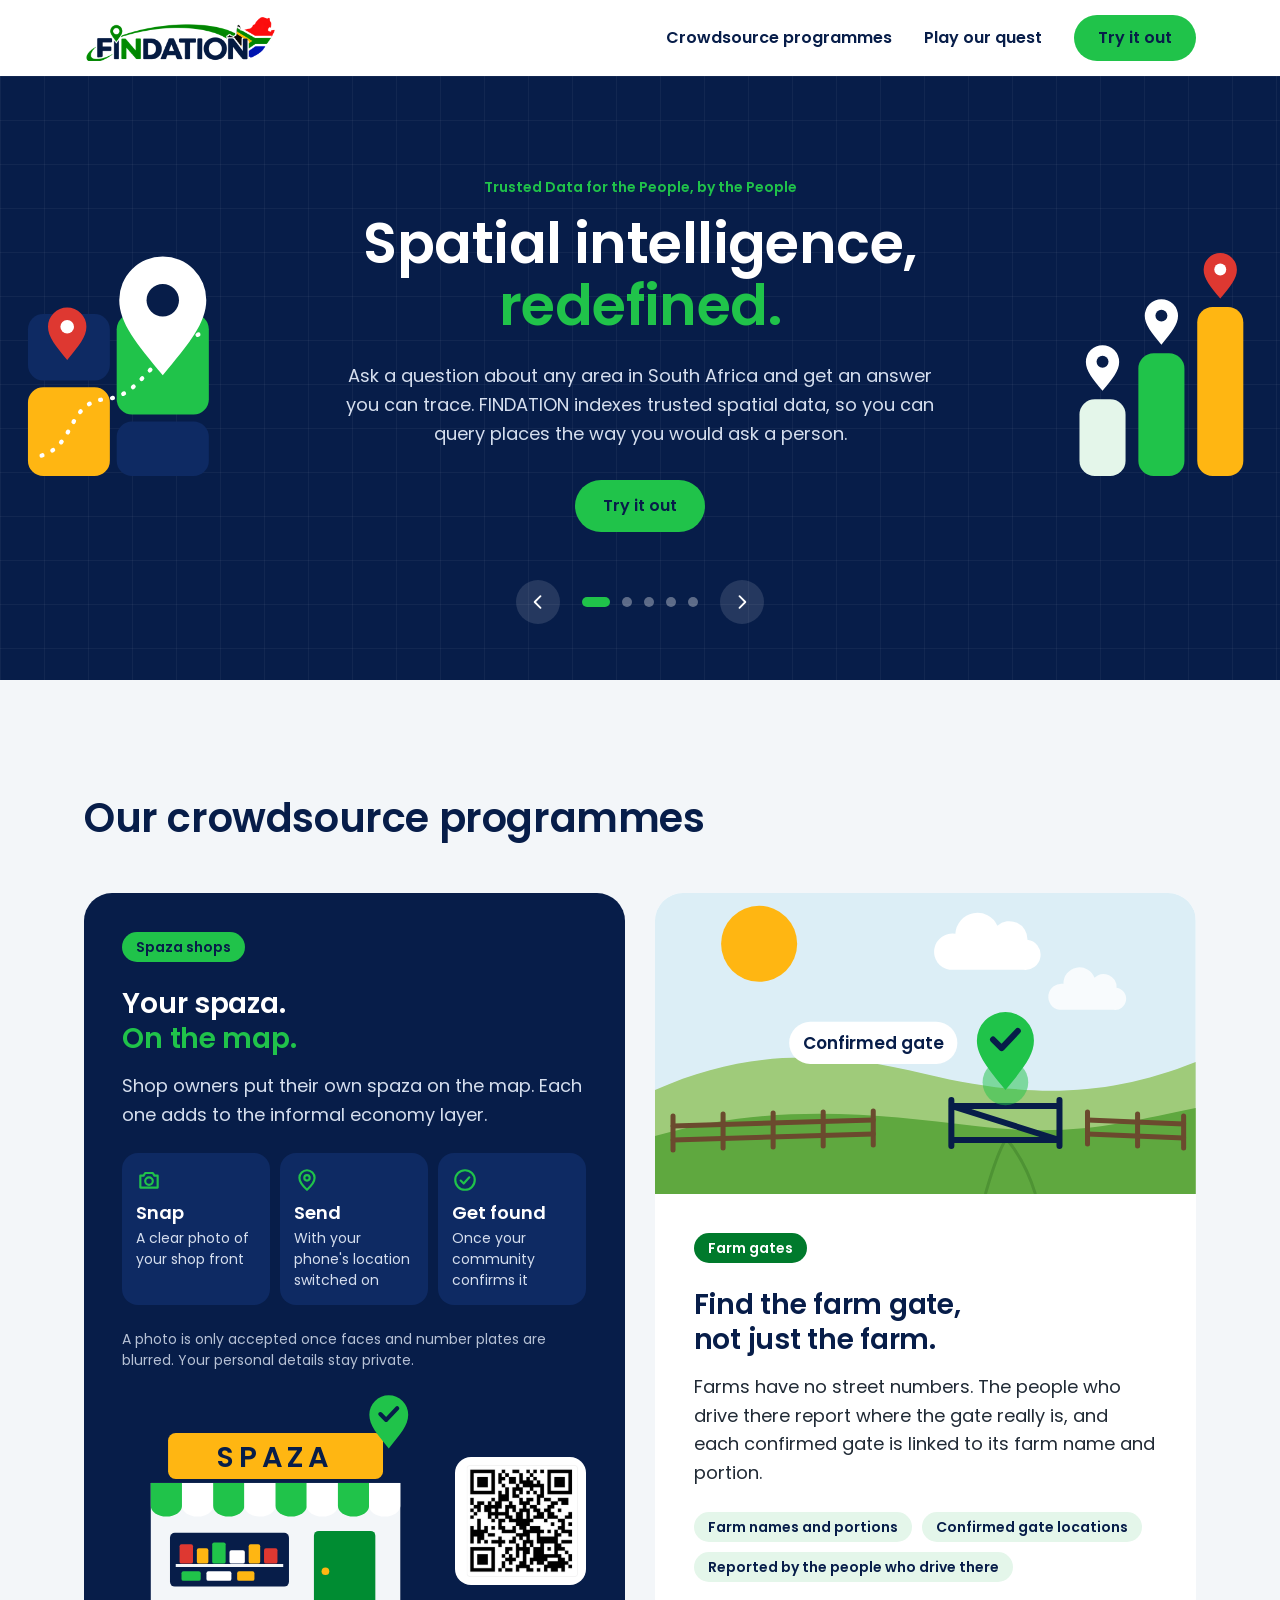
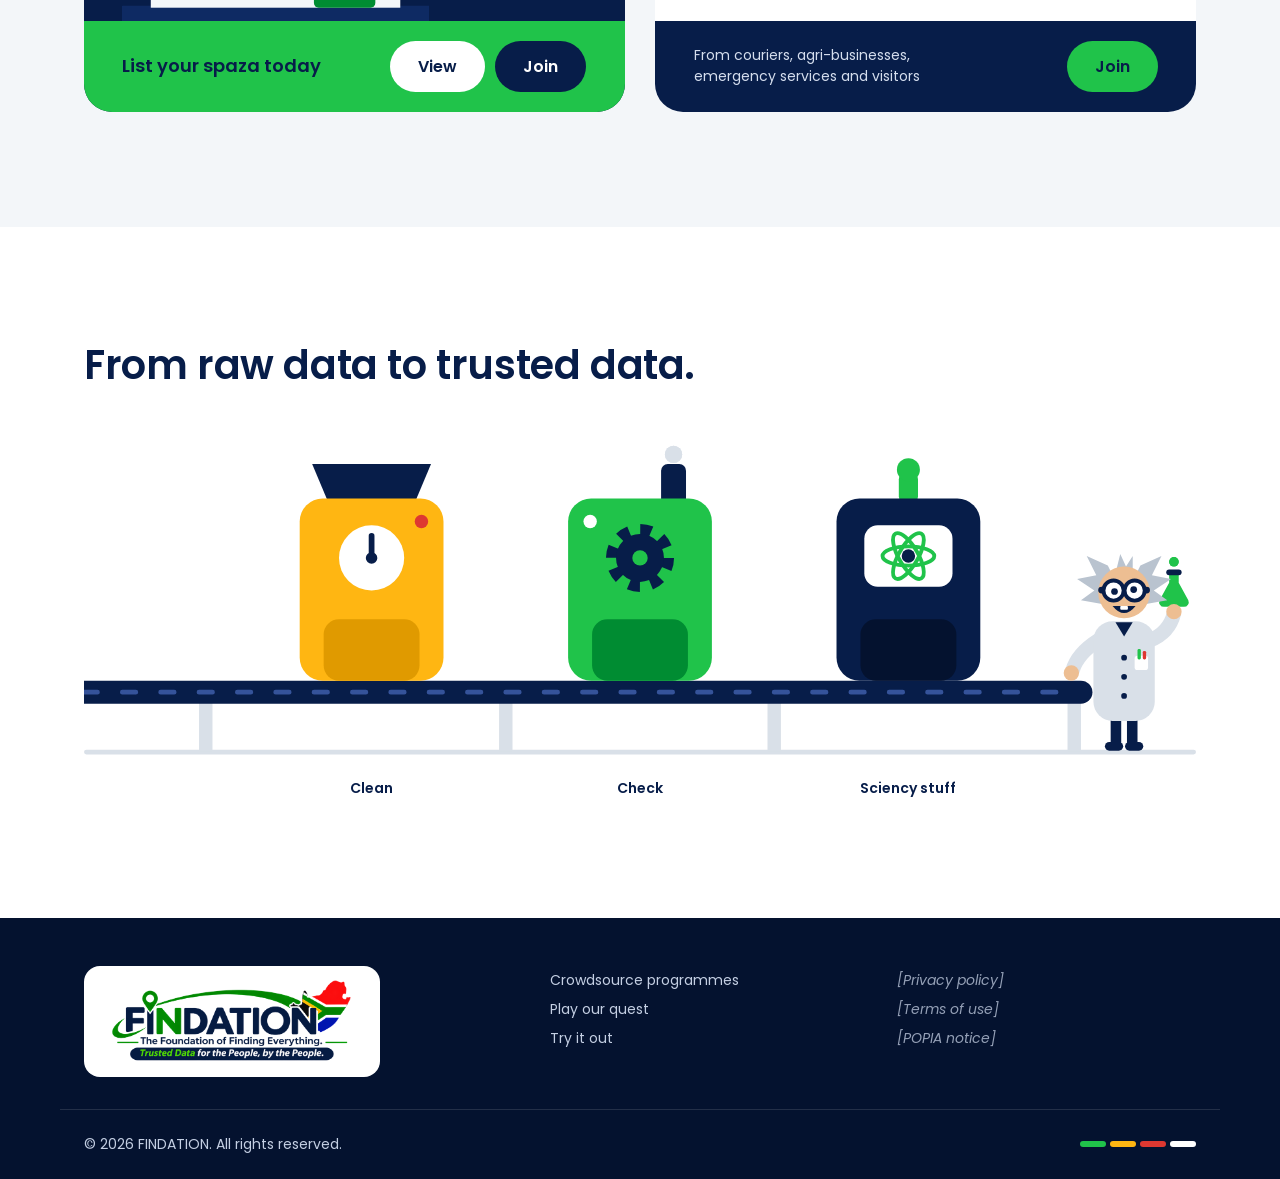
==== commit 1a04355d: "Add Play our quest link, factory animation, View button and app updates Co-Authored-By: Claude Fable" ====
--- a/index.html
+++ b/index.html
@@ -26,6 +26,7 @@
       </button>
       <nav id="site-nav" class="site-nav" aria-label="Main">
         <a href="#programmes">Crowdsource programmes</a>
+        <a href="https://claude.ai/artifact/7UTgsd7nEtsLHiZV87ogFy" target="_blank" rel="noopener">Play our quest</a>
         <a href="app.html" target="_blank" rel="noopener" class="btn btn-go nav-cta">Try it out</a>
       </nav>
     </div>
@@ -439,7 +440,7 @@
     <div class="container footer-grid">
       <span class="logo-plate"><img src="assets/findation-logo-800.png" alt="FINDATION. The Foundation of Finding Everything. Trusted Data for the People, by the People." width="800" height="267" loading="lazy"></span>
       <nav aria-label="Footer">
-        <a href="#programmes">Crowdsource programmes</a><a href="app.html" target="_blank" rel="noopener">Try it out</a>
+        <a href="#programmes">Crowdsource programmes</a><a href="https://claude.ai/artifact/7UTgsd7nEtsLHiZV87ogFy" target="_blank" rel="noopener">Play our quest</a><a href="app.html" target="_blank" rel="noopener">Try it out</a>
       </nav>
       <div>
         <span class="placeholder">[Privacy policy]</span>
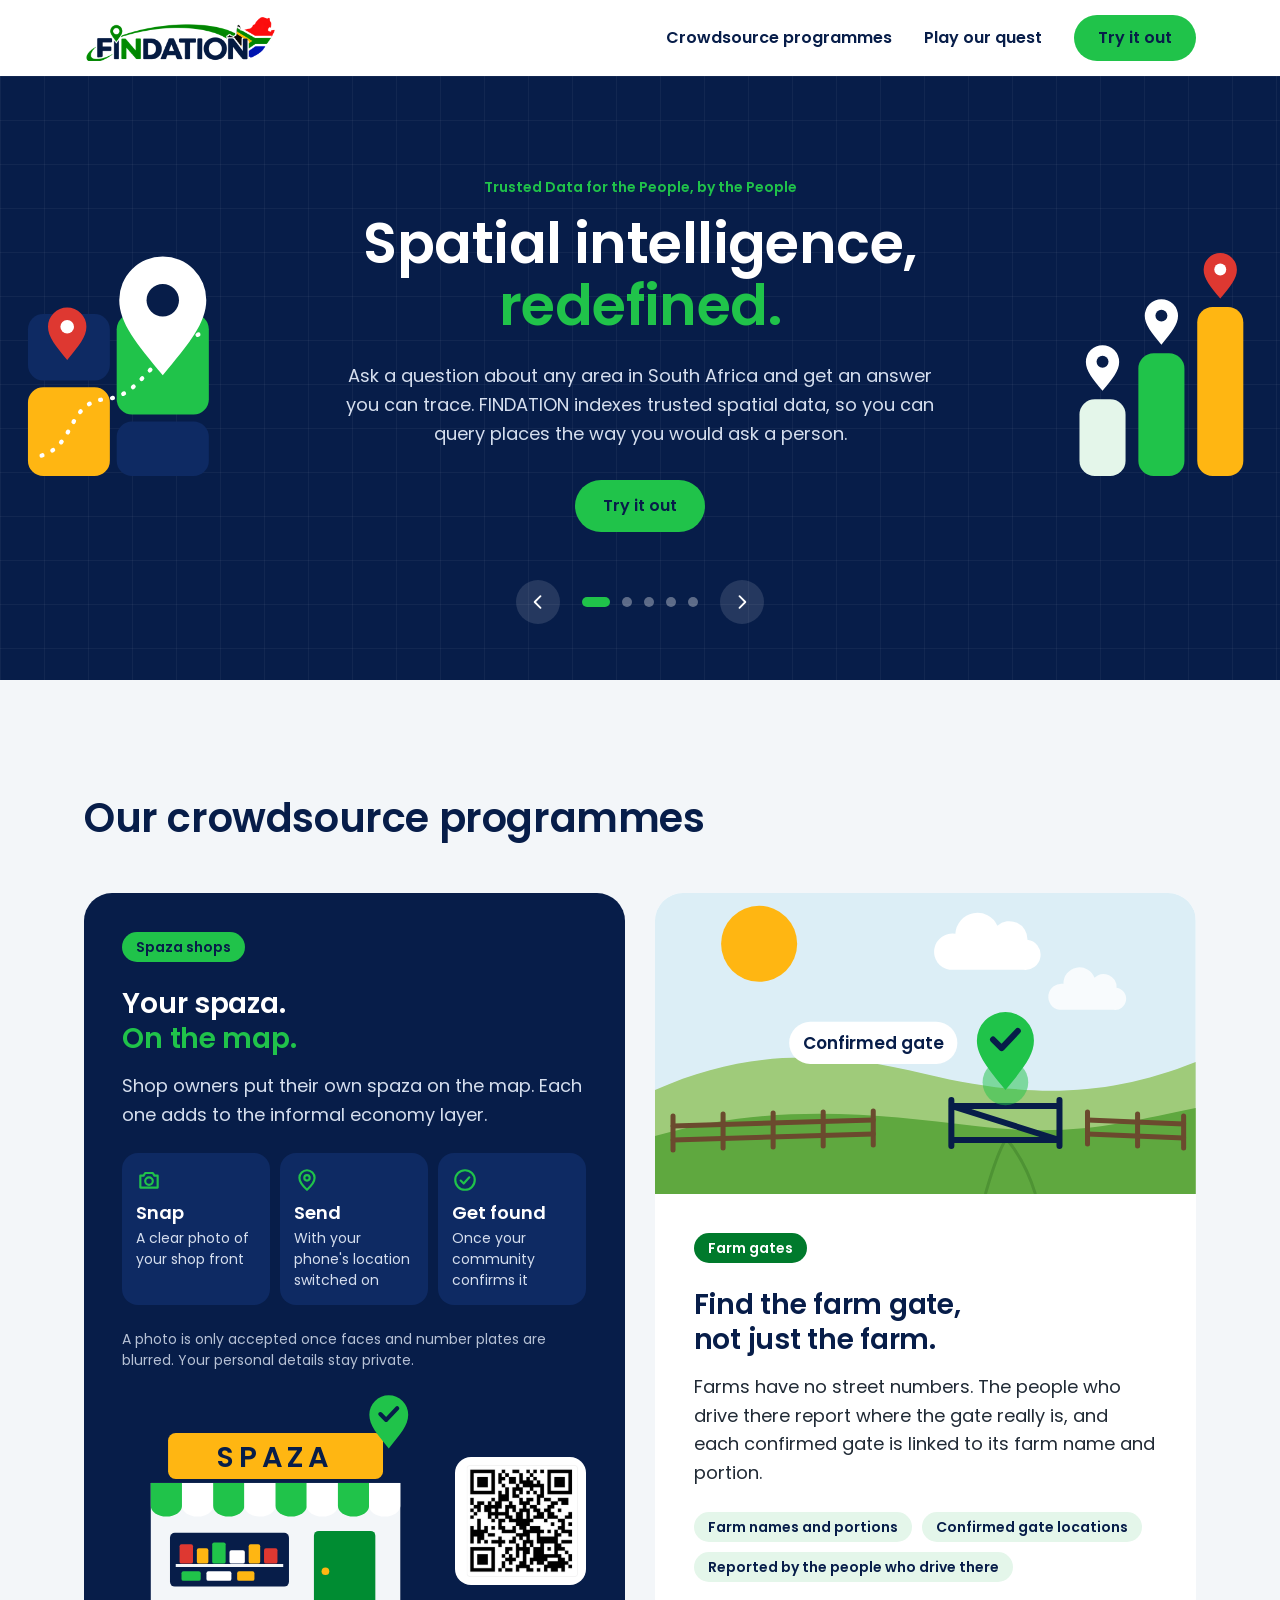
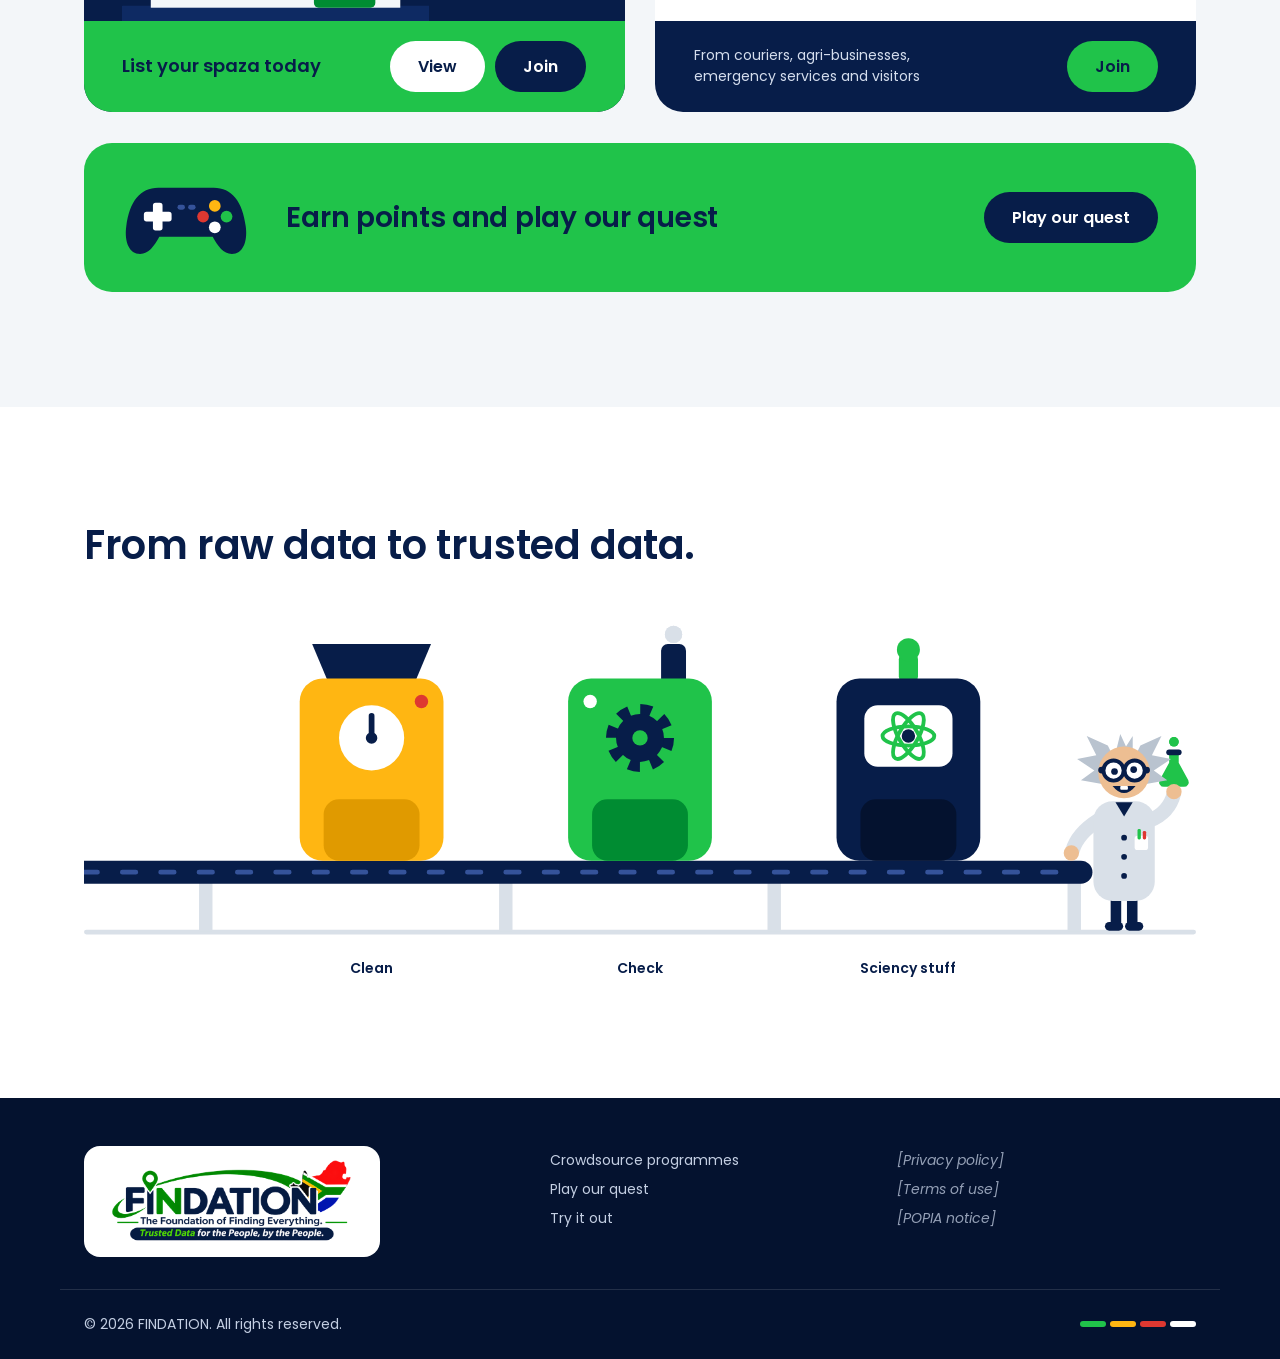
==== commit 6b163a8e: "Add quest banner under the crowdsource programmes Co-Authored-By: Claude Fable 5.2 <noreply@anthropi" ====
--- a/index.html
+++ b/index.html
@@ -312,6 +312,18 @@
             </div>
           </article>
         </div>
+
+        <!-- Quest invitation -->
+        <a class="quest" href="https://claude.ai/artifact/7UTgsd7nEtsLHiZV87ogFy" target="_blank" rel="noopener">
+          <svg class="quest-art" viewBox="0 0 120 80" aria-hidden="true">
+            <path d="M34 12h52c17 0 27 13 30 36 2 15-3 26-13 26-8 0-13-7-18-16H35c-5 9-10 16-18 16C7 74 2 63 4 48 7 25 17 12 34 12z" fill="#071D49"/>
+            <rect x="29" y="26" width="9" height="26" rx="2.500" fill="#FFFFFF"/><rect x="20.500" y="34.500" width="26" height="9" rx="2.500" fill="#FFFFFF"/>
+            <rect x="52" y="28" width="7" height="4.500" rx="2.250" fill="#35539A"/><rect x="62" y="28" width="7" height="4.500" rx="2.250" fill="#35539A"/>
+            <circle cx="87" cy="29" r="5.500" fill="#FFB612"/><circle cx="98" cy="39" r="5.500" fill="#20C34A"/><circle cx="76" cy="39" r="5.500" fill="#DE3831"/><circle cx="87" cy="49" r="5.500" fill="#FFFFFF"/>
+          </svg>
+          <span class="quest-text">Earn points and play our quest</span>
+          <span class="btn btn-dark">Play our quest</span>
+        </a>
       </div>
     </section>
 
--- a/styles.css
+++ b/styles.css
@@ -35,7 +35,7 @@
 .hero h1, .hero h2 { font-size: var(--fs-display); line-height: 1.12; }
 
 /* Heading */
-h3 { font-family: var(--font); font-size: var(--fs-heading); font-weight: 600; line-height: 1.25; letter-spacing: -0.01em; }
+h3, .quest-text { font-family: var(--font); font-size: var(--fs-heading); font-weight: 600; line-height: 1.25; letter-spacing: -0.01em; }
 
 /* Subhead */
 .snap strong, .poster-foot strong { font-family: var(--font); font-size: var(--fs-subhead); font-weight: 600; line-height: 1.35; letter-spacing: 0; }
@@ -185,6 +185,12 @@
 .chips li { color: var(--navy); background: var(--mint); border-radius: var(--radius-pill); padding: 6px 14px; }
 .poster-farm .poster-foot { background: var(--navy); color: var(--on-navy); }
 .poster-farm .btn-go:hover { background: var(--white); }
+
+/* Quest invitation: a bright block under the two programmes; the whole block is the link */
+.quest { display: flex; align-items: center; gap: clamp(16px, 3vw, 36px); margin-top: clamp(20px, 2.4vw, 32px); padding: clamp(20px, 2.6vw, 32px) clamp(24px, 3vw, 40px); background: var(--green-bright); color: var(--navy); border-radius: var(--r-poster); text-decoration: none; }
+.quest-art { flex: none; width: clamp(84px, 10vw, 132px); height: auto; animation: f-bob .8s ease-in-out infinite alternate; }
+.quest-text { flex: 1; color: var(--navy); }
+.quest:hover .btn-dark { background: var(--white); color: var(--navy); }
 
 /* Join form: slides in from the right over its poster and fills the same space */
 .poster { position: relative; }
@@ -282,7 +288,9 @@
 @media (max-width: 620px) {
   .container { padding: 0 var(--space-4); }
   .brand img { height: 38px; }
-  .slide .btn, .poster-foot .btn { width: 100%; }
+  .slide .btn, .poster-foot .btn, .quest .btn { width: 100%; }
+  .quest { flex-wrap: wrap; }
+  .quest-text { flex: 1 1 60%; }
   .snap { grid-template-columns: minmax(0, 1fr); }
   .snap li { display: grid; grid-template-columns: 26px 1fr; column-gap: 12px; align-items: start; }
   .snap svg { grid-row: span 2; margin: 2px 0 0; }
